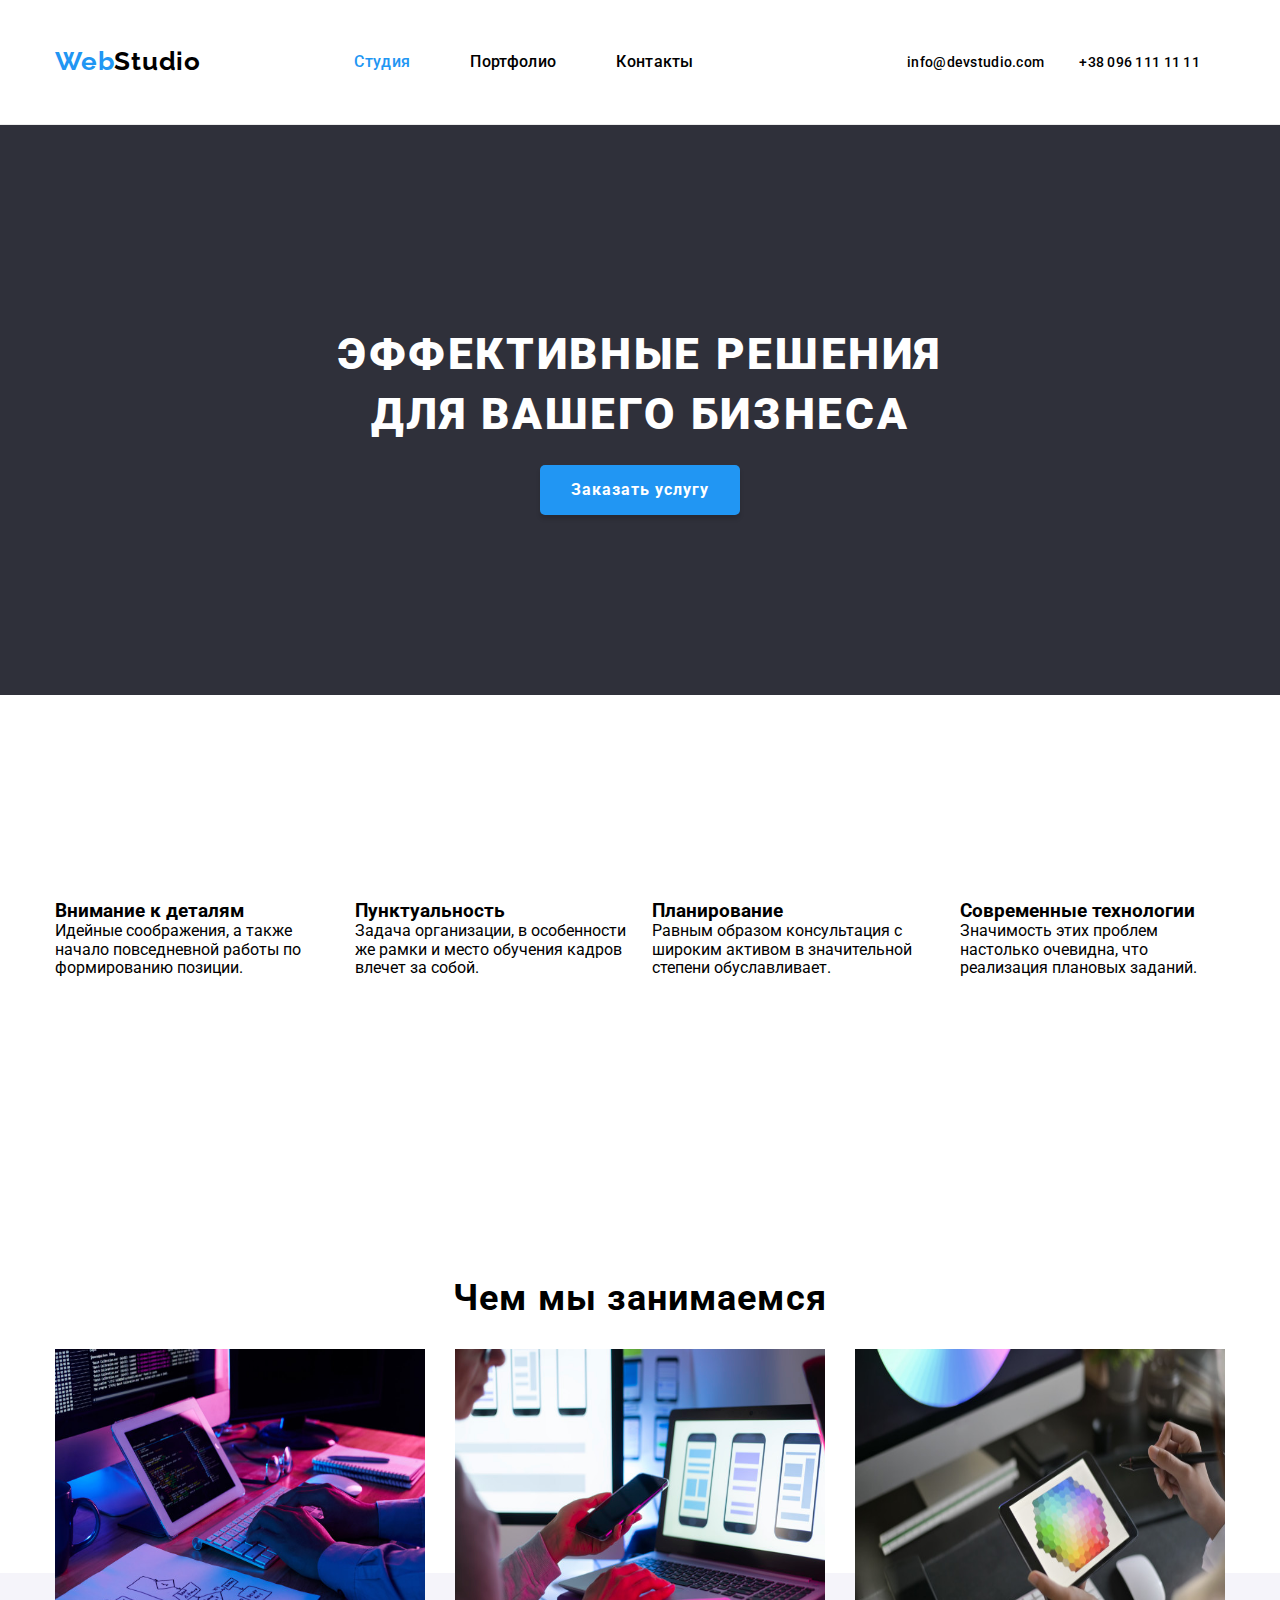
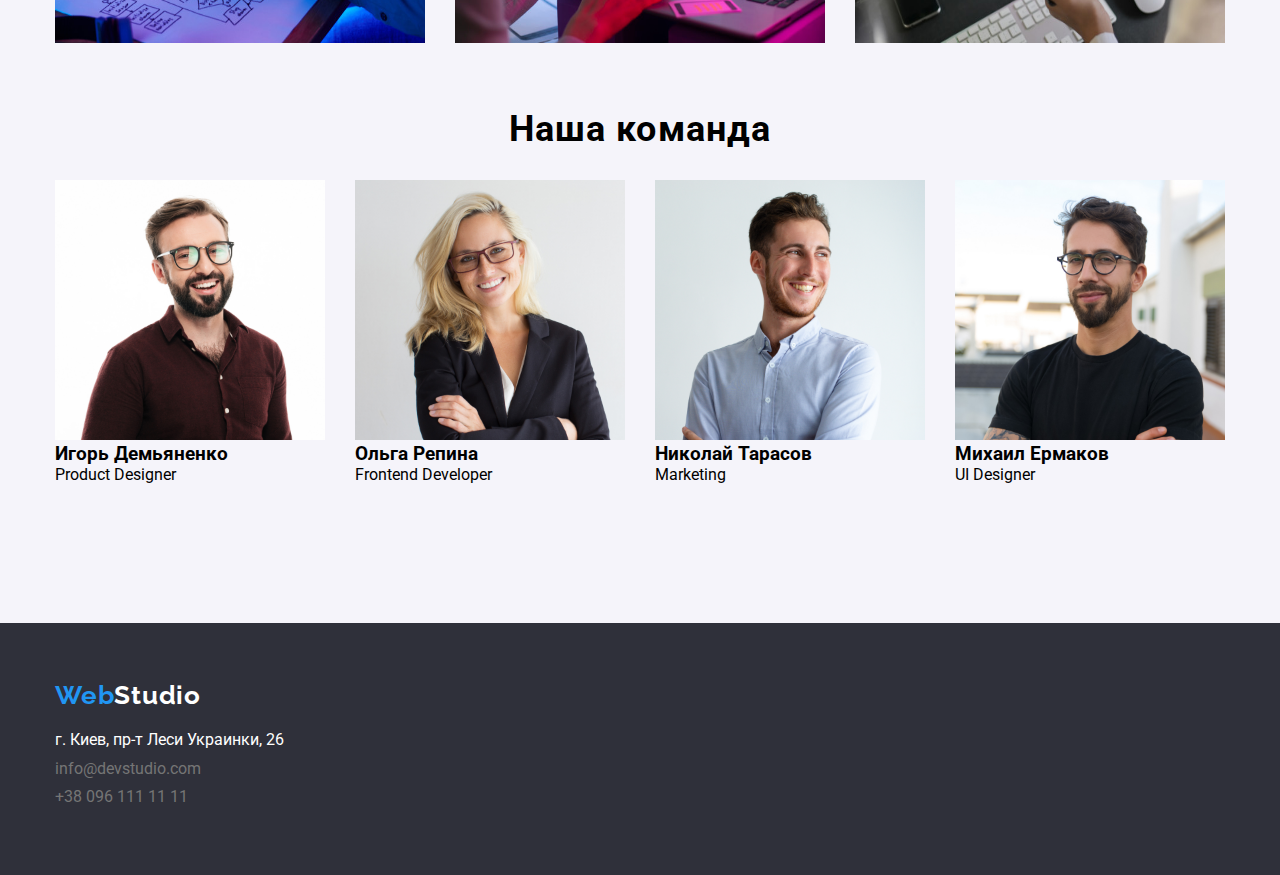
==== index.html @ 5bcbcba6 "08022022024" ====
<!DOCTYPE html>
<html lang="en">
  <head>
    <meta charset="UTF-8" />
    <meta http-equiv="X-UA-Compatible" content="IE=edge" />
    <meta name="viewport" content="width=device-width, initial-scale=1.0" />
    <link rel="stylesheet" href="/css/modern-normalize.css" />
    <link rel="stylesheet" href="/css/styles.css" />
    <link rel="preconnect" href="https://fonts.googleapis.com" />
    <link rel="preconnect" href="https://fonts.gstatic.com" crossorigin />
    <link
      href="https://fonts.googleapis.com/css2?family=Raleway:wght@700&family=Roboto:wght@400;500;700;900&display=swap"
      rel="stylesheet"
    />
    <title>web studio v2.1</title>
  </head>
  <body>   
    <!-- голова сайта -->
    <header class="header">
      <div class="container">
      <a class="header__logo" href="./index.html"><span class="header__logo__web">Web</span>Studio</a>
    <nav class="head-block">
      <ul class="header__top__menu">
        <li class="header__top__menu__pages active"><a class="header__top__menu__pages__active" href="index.html">Студия</a> </li>
        <li class="header__top__menu__pages"><a class="header__top__menu__pages__active" href="portfolio.html">Портфолио</a></li>
        <li class="header__top__menu__pages"><a class="header__top__menu__pages__active" href="#">Контакты</a></li>
      </ul>
    </nav>
      <ul class="header__contacts">
        <li class="header__contacts__list">info@devstudio.com</li>
        <li class="header__contacts__list">+38 096 111 11 11</li>
      </ul>
    </div>
    </header>
    <!-- основная часть сайта -->
    <main></main>
    <!-- секция с банером -->
    <section class="baner">
      <h1 class="slider__sentences">
        Эффективные решения<br />для вашего бизнеса
      </h1>
      <button type="button" class="button__style">Заказать услугу</button>
    </section>
    <!-- секция наши приемущевства -->
    <section class="section container section">
      <ul class="fetures__unit__list">
        <li class="fetures__unit__list__item">
          <h3 class="fetures__unit__list__item__headline">
            Внимание к деталям
          </h3>
          <p class="fetures__unit__list__item__text">
            Идейные соображения, а также начало повседневной работы по
            формированию позиции.
          </p>
        </li>
        <li class="fetures__unit__list__item">
          <h3 class="fetures__unit__list__item__headline">Пунктуальность</h3>
          <p class="fetures__unit__list__item__text">
            Задача организации, в особенности же рамки и место обучения кадров
            влечет за собой.
          </p>
        </li>
        <li class="fetures__unit__list__item">
          <h3 class="fetures__unit__list__item__headline">Планирование</h3>
          <p class="fetures__unit__list__item__text">
            Равным образом консультация с широким активом в значительной степени
            обуславливает.
          </p>
        </li>
        <li class="fetures__unit__list__item">
          <h3 class="fetures__unit__list__item__headline">
            Современные технологии
          </h3>
          <p class="fetures__unit__list__item__text">
            Значимость этих проблем настолько очевидна, что реализация плановых
            заданий.
          </p>
        </li>
      </ul>
    </section>
    <!-- секция чем мы занимаемся -->
    <section class="what-we-do container section">
      <h2 class="what-we-do__text">Чем мы занимаемся</h2>
      <ul class="what-we-do_unit-list">
        <li class="what-we-do_unit-list-item">
          <img
            src="./images/1.jpg"
            alt="Человек с блоком схемы"
            width="370"
            height="294"
            class="img-style"
          />
        </li>
        <li class="what-we-do_unit-list-item">
          <img
            src="./images/2.jpg"
            alt="человек со смартфоном"
            width="370"
            height="294"
            class="img-style"
          />
        </li>
        <li class="what-we-do_unit-list-item">
          <img
            src="./images/3.jpg"
            alt="Дизайнер выбирает цвет"
            width="370"
            height="294"
            class="img-style"
          />
        </li>
      </ul>
    </section>
    <!-- секция наша команда -->
    <section class="our-team">
      <div class="container">
      <h2 class="our-team__text">Наша команда</h2>
      <ul class="our-team__unit-list">
        <li class="our-team__teammate"><img
                src="./images/demjanenko.jpg"
                alt="фото Игорь Демьяненко"
                width="270"
                height="260"
              />
              <h3 class="name-surname">Игорь Демьяненко</h3>
              <p class="career">Product Designer</p></li>
        <li class="our-team__teammate"><img
                src="./images/repina.jpg"
                alt="фото Ольга Репина"
                width="270"
                height="260"
              />
              <h3 class="name-surname">Ольга Репина</h3>
              <p class="career">Frontend Developer</p>
            </li></li>
        <li class="our-team__teammate"><img
                src="./images/tarasov.jpg"
                alt="фото Николай Тарасов"
                width="270"
                height="260"
              />
              <h3 class="name-surname">Николай Тарасов</h3>
              <p class="career">Marketing</p></li>
        <li class="our-team__teammate"><img
                src="./images/ermakov.jpg"
                alt="фото Михаил Ермаков"
                width="270"
                height="260"
              />
              <h3 class="name-surname">Михаил Ермаков</h3>
              <p class="career">UI Designer</p></li>
      </ul>
    </div>
    </section>
    <!-- подвал сайта -->
    <footer class="footer">
      <div class="container">
        
          <a href="#" class="footer__logo"
            ><span class="footer__logo__web">Web</span>Studio
          </a>
          <adress class="footer__adress">
            <ul class="footer__adress__unit">
              <li class="footer__adress__unit__list">
                <p class="footer__adress__unit__list__street">
                  <a
                    href="https://goo.gl/maps/rMcHHb8cHS6tsSC66"
                    class="footer__adress__unit__list__street__building"
                    target="_blank"
                    rel="noopener noreferrer nofollow"
                    >г. Киев, пр-т Леси Украинки, 26</a
                  >
                </p>
              </li>
              <li class="footer__adress__unit__list">
                <a href="mailto:info@devstudio.com" class="footer-item"
                  >info@devstudio.com</a
                >
              </li>
              <li class="footer__adress__unit__list">
                <a href="tel:+380961111111" class="footer-item"
                  >+38 096 111 11 11</a
                >
              </li>
            </ul>
          </adress>
        
        <!-- <div class="social">
          <p class="social__add__on">присоединяйтесь</p>
          <ul class="subscribe__social">
            <li class="subscribe__social__buttons"><a href="">instagram</a></li>
            <li class="subscribe__social__buttons"><a href="">facebook</a></li>
            <li class="subscribe__social__buttons"><a href="">twiter</a></li>
            <li class="subscribe__social__buttons"><a href="">linkedIn</a></li>
          </ul>
        </div> -->
      </div>
    </footer>
  </body>
</html>
---- css/styles.css ----
* {
  margin: 0;
  padding: 0;
  box-sizing: border-box;
}
/* обнулення відступів */

:root {
  --background-color: #ffffff;
  --button-and-logo-color: #2196f3;
  --white-text-color: #ffffff;
  --black-text-color: #2f303a;
  --subtext-color: #757575;
  --second-color: #2f303a;
  --logo-color: #ffffff;
  --background-color-second: #f5f4fa;
}
/* коренева інтеграція кольорів. СSS змінна */
body {
  font-family: "Roboto", sans-serif;
  color: var(--main-color);
}
.container {
  width: 1200px;
  margin: 0 auto;
  padding-left: 15px;
  padding-right: 15px;
}
.section{
  padding-top: 94px;
  padding-bottom: 94px;
}
.header {
  border-bottom: 1px solid #ececec;
  padding: 25px 0;
}
.header > .container {
display: flex;
justify-content: space-between;
align-items: center;
}
.head-block {
   display: flex;
   align-items: center;
}
.header__top__menu__pages:hover,
.header__top__menu__pages:focus {
  color: var(--button-and-logo-color);
}
/* ховер і фокус для меню шапки */
.header__contacts__list:hover,
.header__contacts__list:focus {
  color: var(--button-and-logo-color);
  cursor: pointer;
}
.nav-button:hover,
.nav-button:focus{
  background-color: var(--button-and-logo-color);
  color: var(--background-color);
  cursor: pointer;
}
.active {
  color: var(--button-and-logo-color);
}
.header__logo {
  color: var(--black-text-color);
  text-decoration: none;
  font-family: "Raleway", sans-serif;
  font-size: 26px;
  line-height: 1.15;
  font-weight: 700;
  text-decoration: none;
  color: var(--text-color);
  letter-spacing: 0.03em;
}
.header__logo__web {
  color: var(--button-and-logo-color);
}
.header__top__menu {
  display: flex;
  justify-content: space-between;
  color: var(--text-color);
}
.header__top__menu__pages {
  display: flex;
  list-style: none;
  justify-content: space-between;
  padding: 30px;
  display: block; /* заповнення цілого контейнера по краяям. Стосується кнопки */
  font-weight: 500;
  font-size: 16px;
  line-height: 0.875;
  letter-spacing: 0.02em;
}
.header__top__menu__pages__active{
  text-decoration: none;
    color: inherit;
}
.header__contacts {
  display: flex;
  justify-content: space-between;
  text-decoration: none;
  list-style: none;
  padding: 25px;
}
.header__contacts__list {
  padding-left: 35px;
  color: var(--subtext);
  text-decoration: none;
  font-size: 14px;
  font-weight: 500;
  line-height: 0.875;
  letter-spacing: 0.02em;
}
/* подвал сайта */
.footer {
  display: flex;
  height: 252px;
  background-color: var(--second-color);
  align-items: center;
}
/* блок с адресами */
.footer__logo {
  color: var(--logo-color);
  text-decoration: none;
  font-family: "Raleway", sans-serif;
  font-size: 26px;
  line-height: 1.15;
  font-weight: 700;
  letter-spacing: 0.03em;
}
.footer__logo__web {
  color: var(--button-and-logo-color);
}
.footer__adress {
  display: flex;
  justify-content: flex-start;
  padding-top: 20px;
}
.footer__adress__unit {
}
.footer__adress__unit__list {
  list-style: none;
  padding-bottom: 10px;
}
.footer__adress__unit__list__street {
}
.footer__adress__unit__list__street__building {
  color: var(--logo-color);
  text-decoration: none;
}
.footer-item {
  text-decoration: none;
  color: var(--subtext-color);
}
/* блок с соц сетями в подвале
.footer > .container {
  display: flex;
}
.social {
  padding-left: 65px;
}
.social__add__on {
  color: #ffffff;
}
.subscribe__social {
  display: flex;
  justify-content: space-evenly;
}
.subscribe__social__buttons {
  list-style: none;
  color: #ffffff;
  padding-left: 20px;
} */
/* блок з банером */
.baner {
  height: 570px;
  background-color: var(--second-color);
  display: flex;
  flex-direction: column;
  align-items: center;
}
.slider__sentences {
  display: flex;
  justify-content: center;
  color: var(--white-text-color);
  padding-top: 200px;
  padding-bottom: 20px;
  font-size: 44px;
  font-weight: 900;
  line-height: 1.36;
  text-transform: uppercase;
  text-align: center;
  letter-spacing: 0.06em;
}
.button__style {
  font-family: inherit; /* примусова наслідування шрифтів, навіть якщо елемент не може наслідувати з body*/
  width: 200px;
  height: 50px;
  background-color: var(--button-and-logo-color);
  border: none; /* візуальне обгортання елемента лінією (наприклад кнопка без рамок) */
  border-radius: 5px;
  color: var(--background-color);
  font-size: 16px;
  font-weight: 700;
  line-height: 1.875;
  cursor: pointer; /* курсор при наведенні стає рукою */
  letter-spacing: 0.06em;
  box-shadow: 0px 4px 4px rgba(0, 0, 0, 0.15); /* тінь кнопки */
}
/* блок з нашими приемущевствами */

.fetures__unit__list {
  display: flex;
  justify-content: space-between;
  list-style: none;
  height: 300px;
  align-items: center;
}
.fetures__unit__list__item {
  padding-left: 15px;
}
li.fetures__unit__list__item:first-child {
  padding: 0;
}
.fetures__unit__list__item__text {
}
/* блок. чем мы занимаемся */
.what-we-do {
  height: 390px;
  /* padding-top: 100px; */
}
.what-we-do__text {
  text-align: center;
  padding-bottom: 30px;
  font-weight: 700;
font-size: 36px;
line-height: 42px;
letter-spacing: 0.03em;

}
.what-we-do_unit-list {
  display: flex;
  justify-content: space-between;
}
.what-we-do_unit-list-item {
  list-style: none;
}
.img-style {
}
/* блок. наша команда */
.our-team {
  height: 650px;
  background-color: var(--background-color-second);
  align-items: center;
  padding-top: 135px;
}
.our-team__text {
  text-align: center;
  padding-bottom: 30px;
  font-weight: 700;
font-size: 36px;
line-height: 42px;
letter-spacing: 0.03em;
}
.our-team__unit-list {
  display: flex;
  justify-content: space-between;
}
.our-team__teammate {
  list-style: none;
}
.name-surname {
}
.career {
}
/* Начало стилей портфолио */
.portfolio-nav__unit-list {
  display: flex;
  justify-content: center;
  align-items: center;
  list-style: none;
  padding-bottom: 50px;
}

/* кнопки портфоліо */
.portfolio-nav__unit-list__list-item {
  padding-left: 10px;
}
.nav-button {
  background-color: var(--background-color-second);
  padding: 6px 22px;
  border: none;
  font-family: inherit;
  font-weight: 500;
  font-size: 16px;
  line-height: 26px;
  text-align: center;
  letter-spacing: 0.03em;
  border-radius: 4px;
  box-shadow: 0px 3px 1px rgba(0, 0, 0, 0.1), 0px 1px 2px rgba(0, 0, 0, 0.08),
    0px 2px 2px rgba(0, 0, 0, 0.12);
  border-radius: 4px;
}
.nav-button-active {
  color: white;
  padding: 6px 22px;
  background: #2196f3;
  box-shadow: 0px 3px 1px rgba(0, 0, 0, 0.1), 0px 1px 2px rgba(0, 0, 0, 0.08),
    0px 2px 2px rgba(0, 0, 0, 0.12);
  border-radius: 4px;
}
.our-projects_unit-list {
  display: flex;
  justify-content: space-between;
  flex-wrap: wrap;
  list-style: none;
}
.our-projects__unit-list__list-item {
  padding: 0px 30px 30px 0px;
}
.our-projects__unit-list__list-item:nth-child(3n+3) {
  padding-right: 0;
}
.item-project {
  text-decoration: none;
}
.portfolio-img {
}
.container-items {
  color: var(--black-text-color);
  background: #FFFFFF;
  border-bottom:1px solid #EEEEEE;
  border-left:1px solid #EEEEEE;
  border-right:1px solid #EEEEEE;
}
.subhead {
}
.subtext {
}

.our-projects_unit-list .subhead {
  font-family: inherit;
  font-weight: 700;
  font-size: 18px;
  line-height: 36px;
  letter-spacing: 0.06em;
  color: var(--black-text-color);
}
.our-projects_unit-list .subtext {
  font-family: inherit;
  font-size: 16px;
  line-height: 30px;
  letter-spacing: 0.03em;
  color: var(--subtext-color);
}
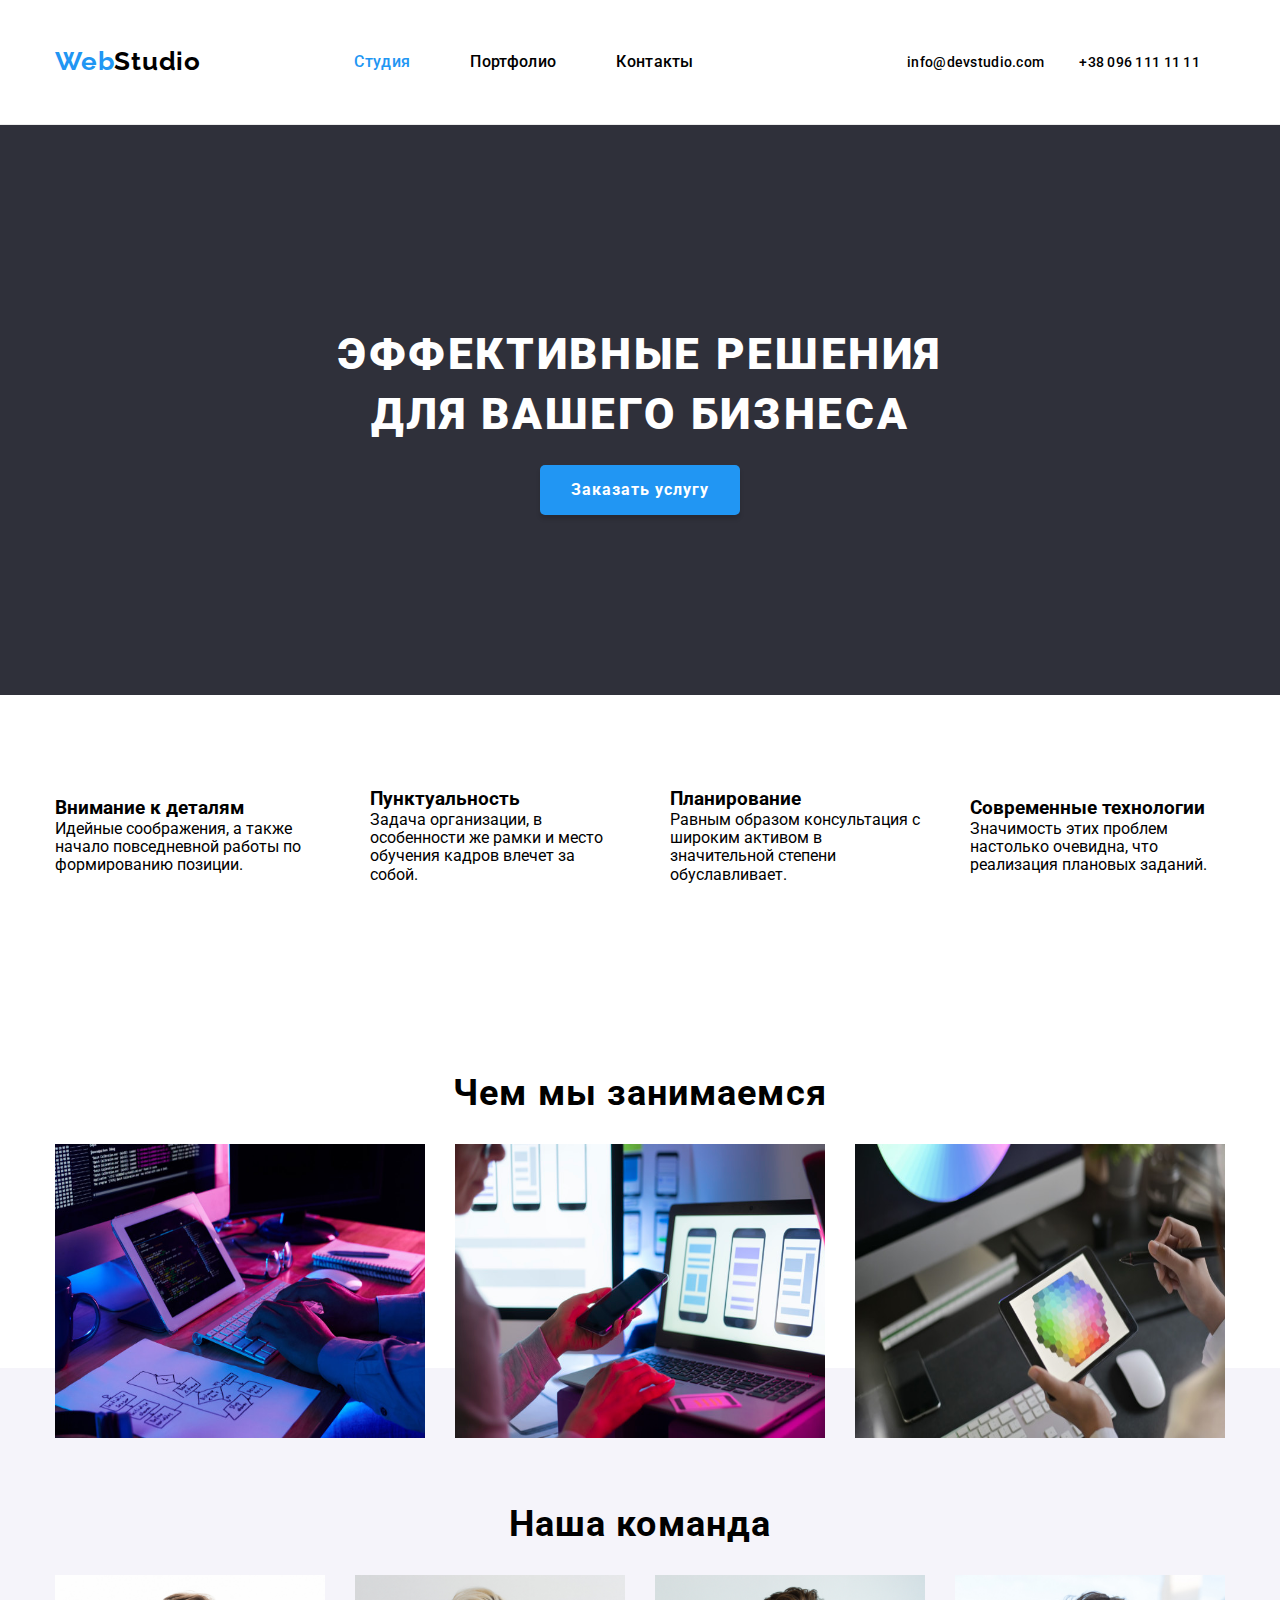
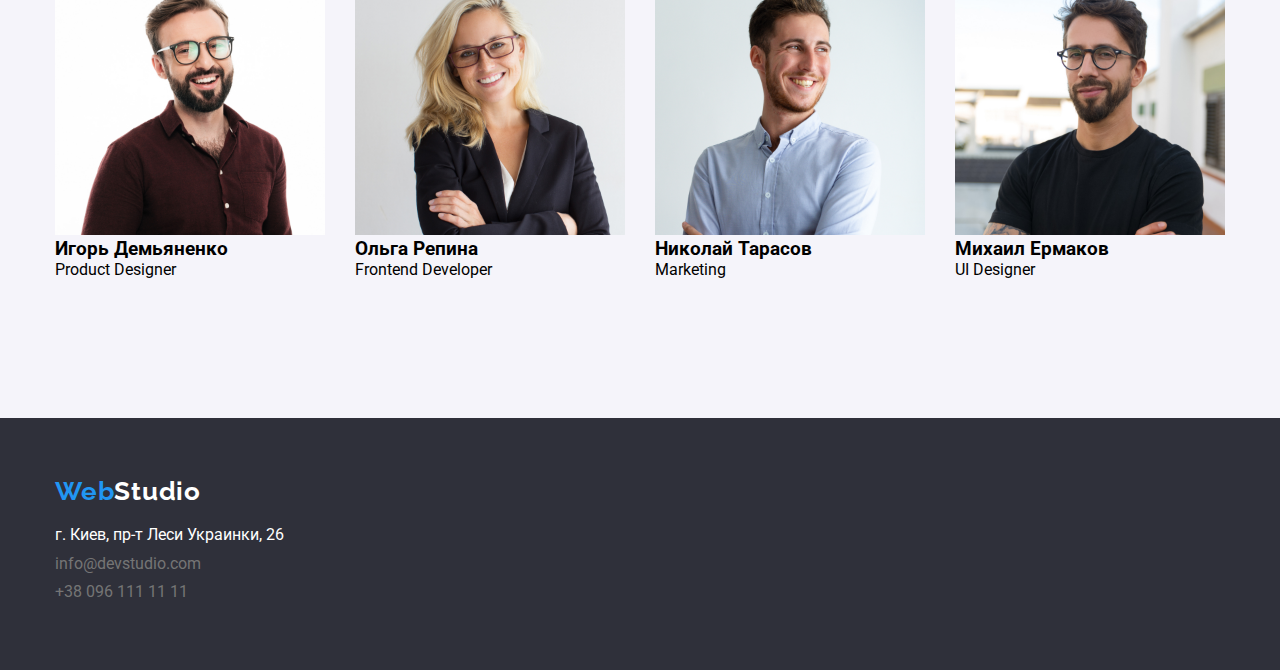
==== commit 91598b7a: "08022022145" ====
--- a/index.html
+++ b/index.html
@@ -112,7 +112,7 @@
       </ul>
     </section>
     <!-- секция наша команда -->
-    <section class="our-team">
+    <section class="our-team section">
       <div class="container">
       <h2 class="our-team__text">Наша команда</h2>
       <ul class="our-team__unit-list">
@@ -122,8 +122,11 @@
                 width="270"
                 height="260"
               />
+            <div class="team-mate-profile">
               <h3 class="name-surname">Игорь Демьяненко</h3>
-              <p class="career">Product Designer</p></li>
+              <p class="career">Product Designer</p>
+            </div>
+            </li>
         <li class="our-team__teammate"><img
                 src="./images/repina.jpg"
                 alt="фото Ольга Репина"
--- a/css/styles.css
+++ b/css/styles.css
@@ -214,13 +214,13 @@
   display: flex;
   justify-content: space-between;
   list-style: none;
-  height: 300px;
   align-items: center;
 }
 .fetures__unit__list__item {
   padding-left: 15px;
-}
-li.fetures__unit__list__item:first-child {
+  width: 270px;
+}
+.fetures__unit__list__item:first-child {
   padding: 0;
 }
 .fetures__unit__list__item__text {
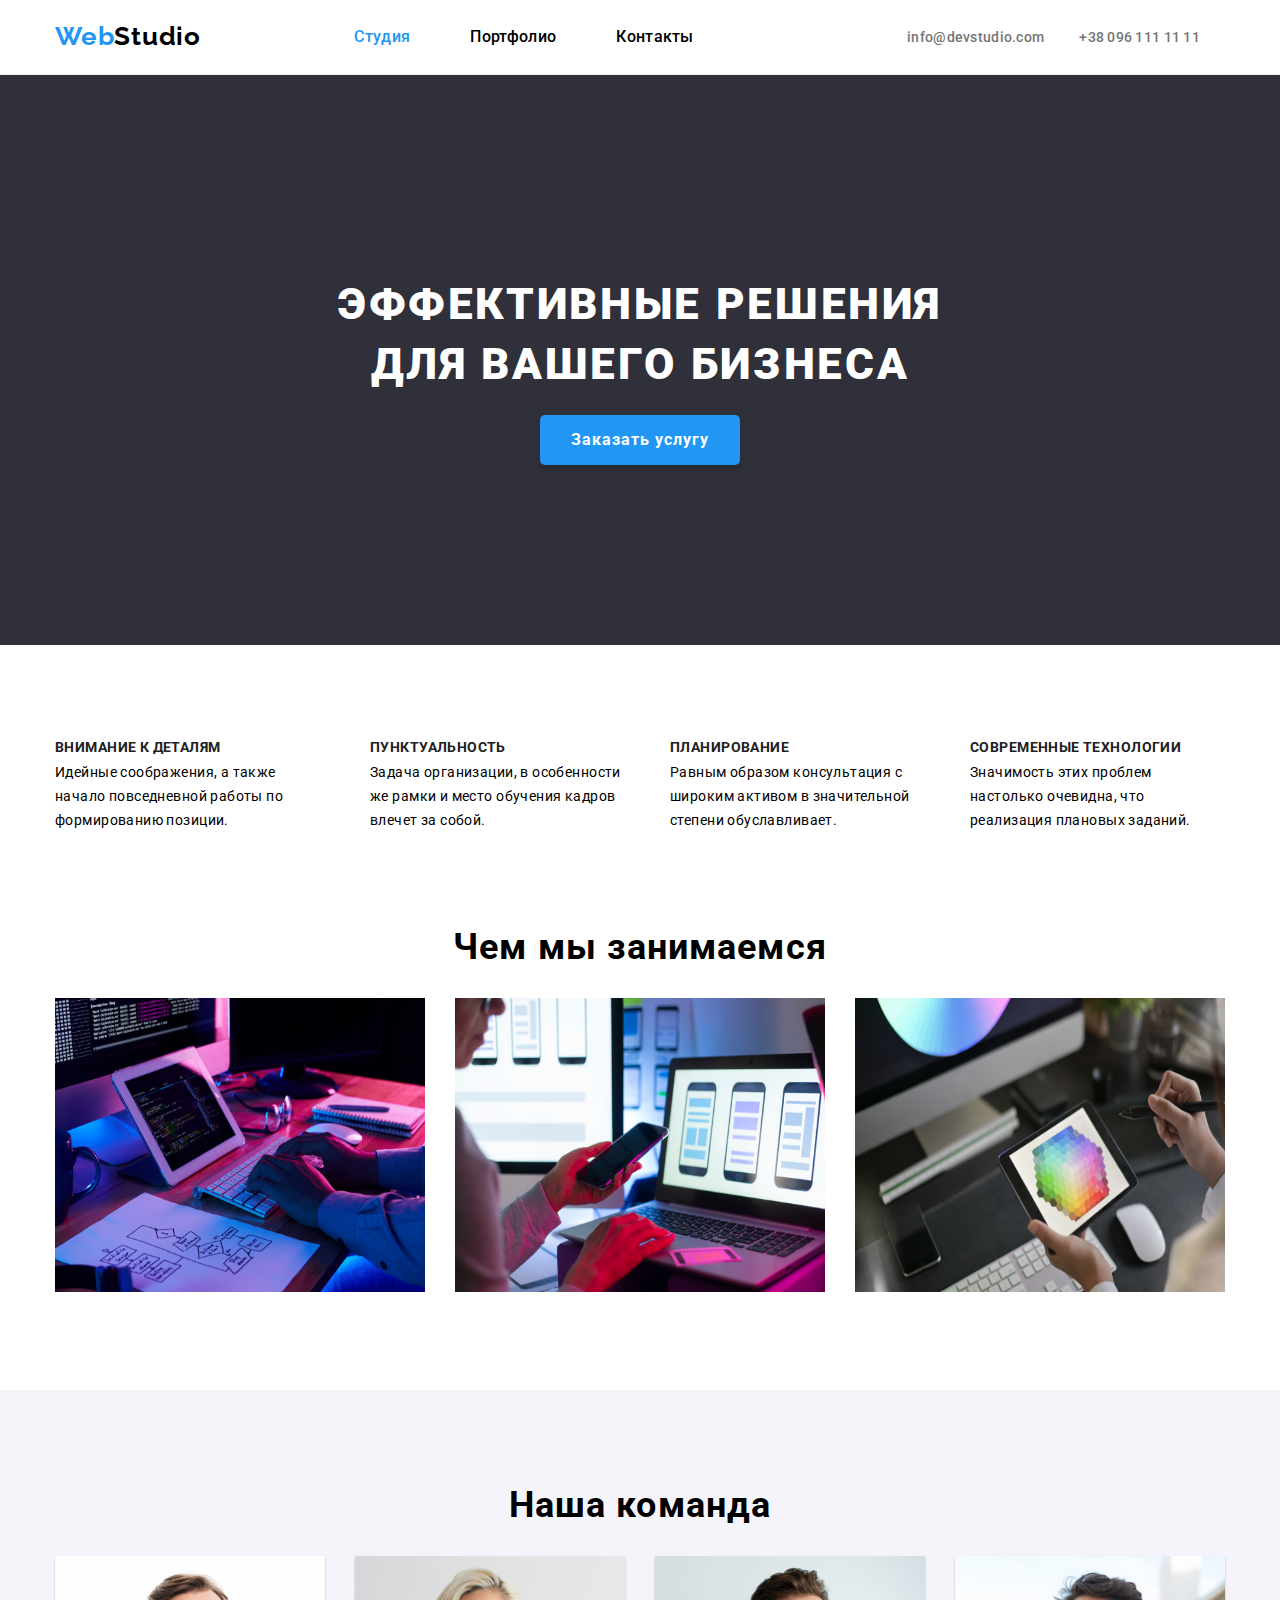
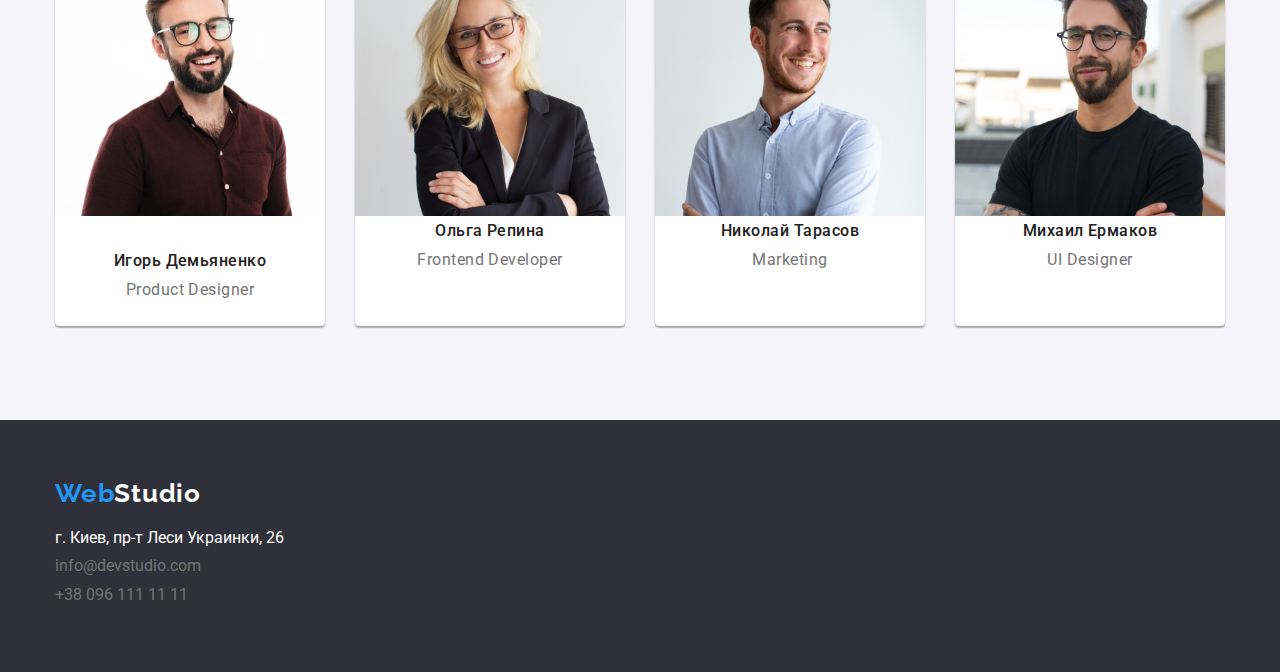
==== commit 19b919c6: "08022022146" ====
--- a/index.html
+++ b/index.html
@@ -42,7 +42,7 @@
       <button type="button" class="button__style">Заказать услугу</button>
     </section>
     <!-- секция наши приемущевства -->
-    <section class="section container section">
+    <section class="section container">
       <ul class="fetures__unit__list">
         <li class="fetures__unit__list__item">
           <h3 class="fetures__unit__list__item__headline">
--- a/css/styles.css
+++ b/css/styles.css
@@ -12,6 +12,7 @@
   --black-text-color: #2f303a;
   --subtext-color: #757575;
   --second-color: #2f303a;
+  --black-color2:#212121;
   --logo-color: #ffffff;
   --background-color-second: #f5f4fa;
 }
@@ -32,7 +33,6 @@
 }
 .header {
   border-bottom: 1px solid #ececec;
-  padding: 25px 0;
 }
 .header > .container {
 display: flex;
@@ -105,7 +105,7 @@
 }
 .header__contacts__list {
   padding-left: 35px;
-  color: var(--subtext);
+  color: var(--subtext-color);
   text-decoration: none;
   font-size: 14px;
   font-weight: 500;
@@ -223,12 +223,23 @@
 .fetures__unit__list__item:first-child {
   padding: 0;
 }
+.fetures__unit__list__item__headline{
+  padding-bottom: 5px;
+  font-weight: 700;
+font-size: 14px;
+line-height: 16px;
+letter-spacing: 0.03em;
+text-transform: uppercase;
+color: var(--black-color2);
+}
 .fetures__unit__list__item__text {
+font-size: 14px;
+line-height: 24px;
+letter-spacing: 0.03em;
 }
 /* блок. чем мы занимаемся */
 .what-we-do {
-  height: 390px;
-  /* padding-top: 100px; */
+  padding-top: 0
 }
 .what-we-do__text {
   text-align: center;
@@ -250,10 +261,8 @@
 }
 /* блок. наша команда */
 .our-team {
-  height: 650px;
   background-color: var(--background-color-second);
   align-items: center;
-  padding-top: 135px;
 }
 .our-team__text {
   text-align: center;
@@ -269,10 +278,32 @@
 }
 .our-team__teammate {
   list-style: none;
+  background: #FFFFFF;
+box-shadow: 0px 1px 3px rgba(0, 0, 0, 0.12), 0px 1px 1px rgba(0, 0, 0, 0.14), 0px 2px 1px rgba(0, 0, 0, 0.2);
+border-radius: 0px 0px 4px 4px;
+height: 370px;
+}
+.team-mate-profile{
+  display: flex;
+  flex-direction: column;
+  align-items: center;
+  padding-top: 30px;
 }
 .name-surname {
+font-weight: 500;
+font-size: 16px;
+line-height: 19px;
+text-align: center;
+letter-spacing: 0.03em;
+color: var(--black-color2);
+padding-bottom: 10px;
 }
 .career {
+  font-size: 16px;
+line-height: 19px;
+text-align: center;
+letter-spacing: 0.03em;
+color:var(--subtext-color);
 }
 /* Начало стилей портфолио */
 .portfolio-nav__unit-list {
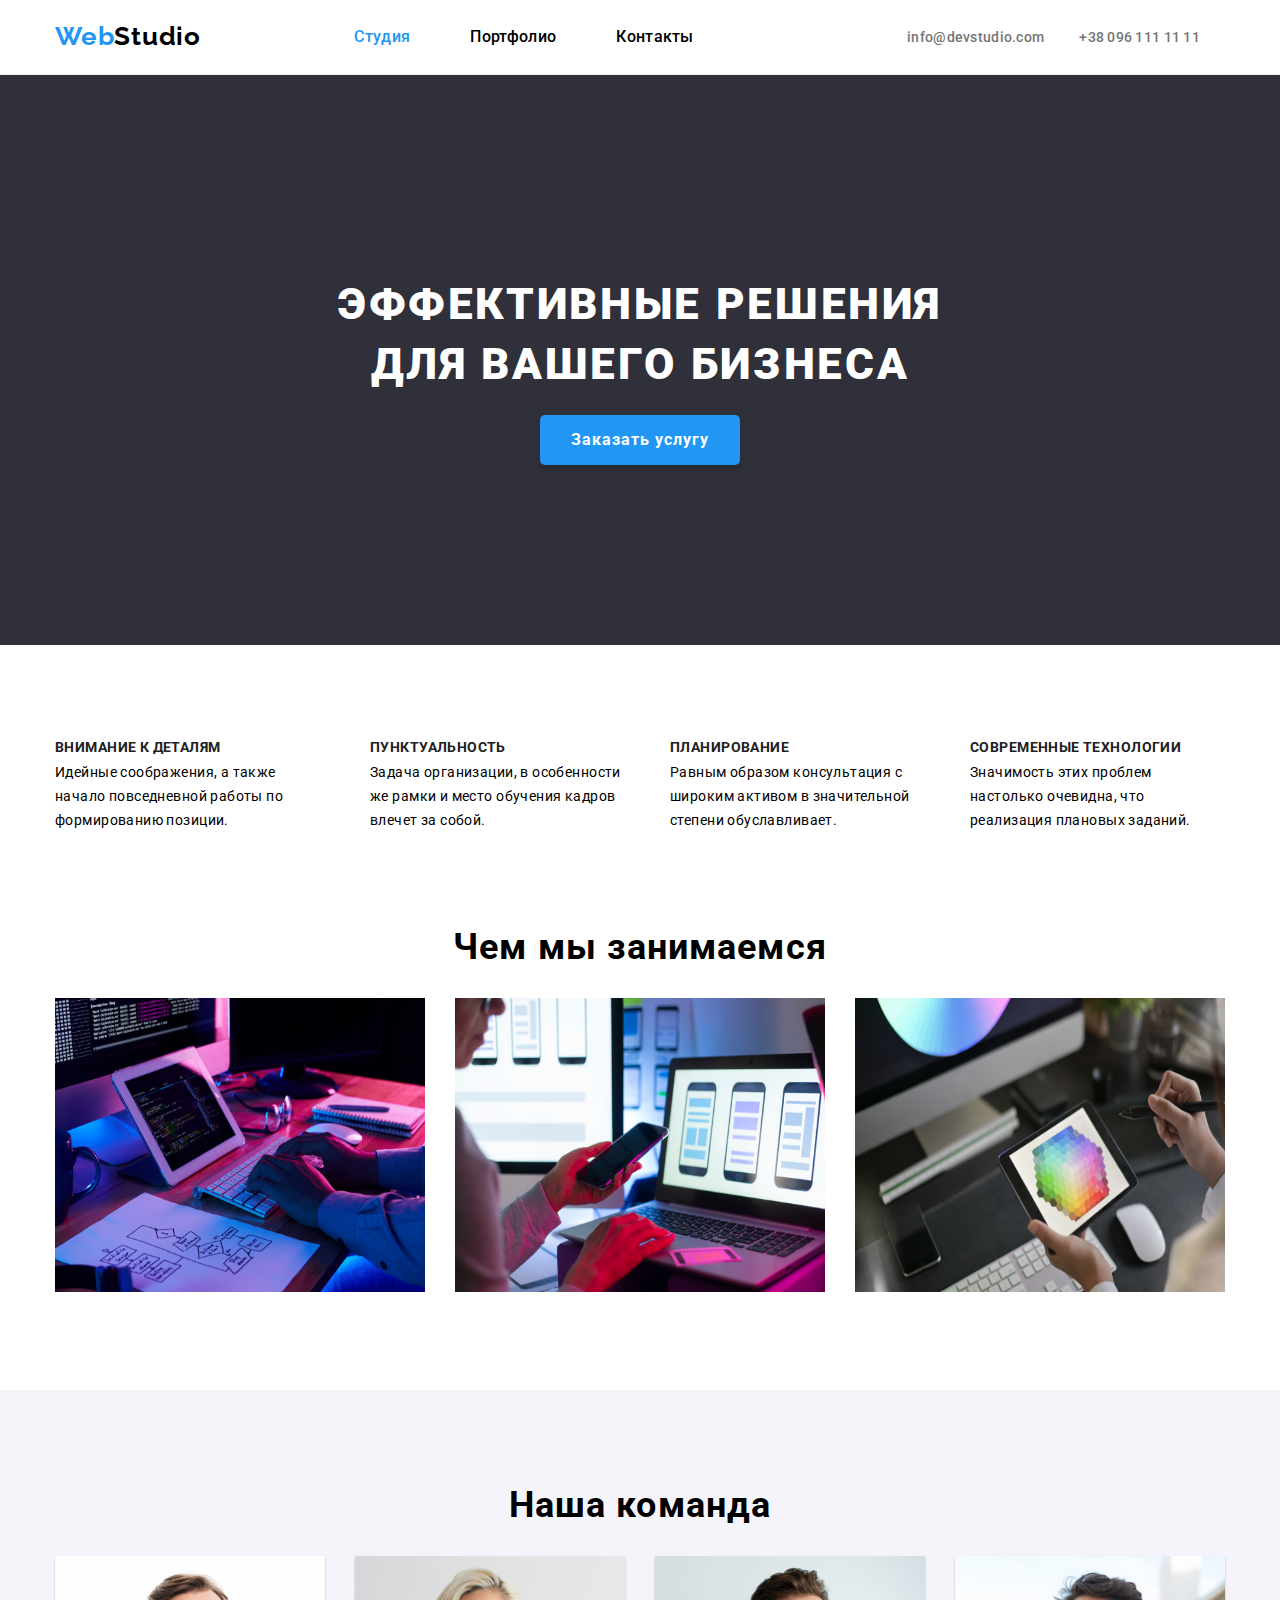
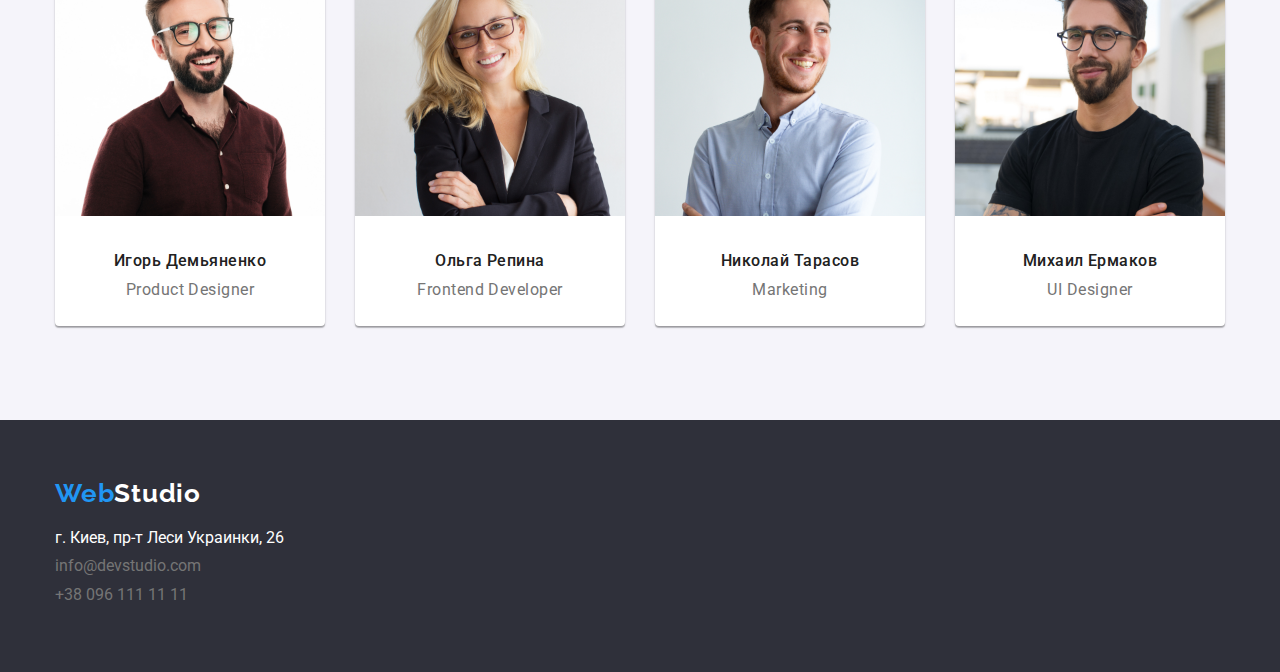
==== commit cd039c73: "080220221058" ====
--- a/index.html
+++ b/index.html
@@ -133,25 +133,33 @@
                 width="270"
                 height="260"
               />
+              <div class="team-mate-profile">
               <h3 class="name-surname">Ольга Репина</h3>
               <p class="career">Frontend Developer</p>
-            </li></li>
+            </div>
+          </li>
         <li class="our-team__teammate"><img
                 src="./images/tarasov.jpg"
                 alt="фото Николай Тарасов"
                 width="270"
                 height="260"
               />
+              <div class="team-mate-profile">
               <h3 class="name-surname">Николай Тарасов</h3>
-              <p class="career">Marketing</p></li>
+              <p class="career">Marketing</p>
+            </div>
+            </li>
         <li class="our-team__teammate"><img
                 src="./images/ermakov.jpg"
                 alt="фото Михаил Ермаков"
                 width="270"
                 height="260"
               />
+              <div class="team-mate-profile">
               <h3 class="name-surname">Михаил Ермаков</h3>
-              <p class="career">UI Designer</p></li>
+              <p class="career">UI Designer</p>
+            </div>
+          </li>
       </ul>
     </div>
     </section>
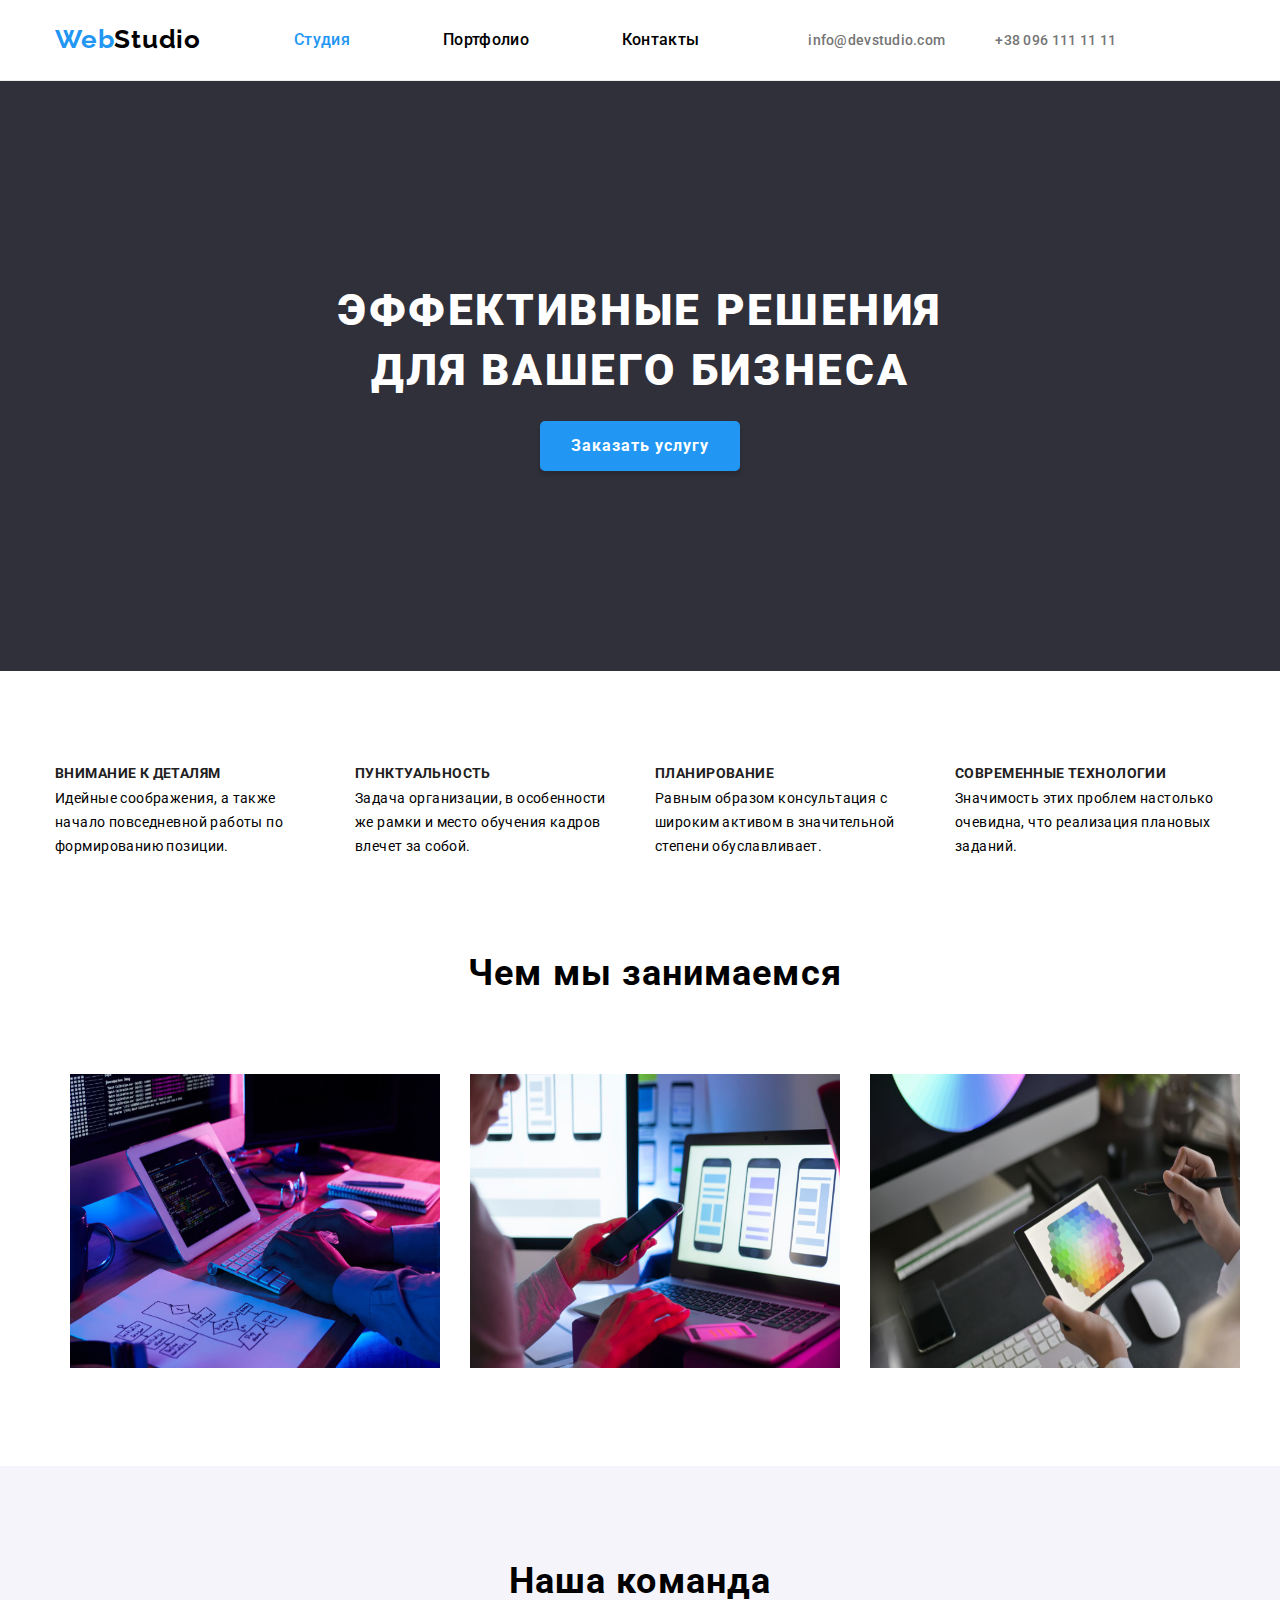
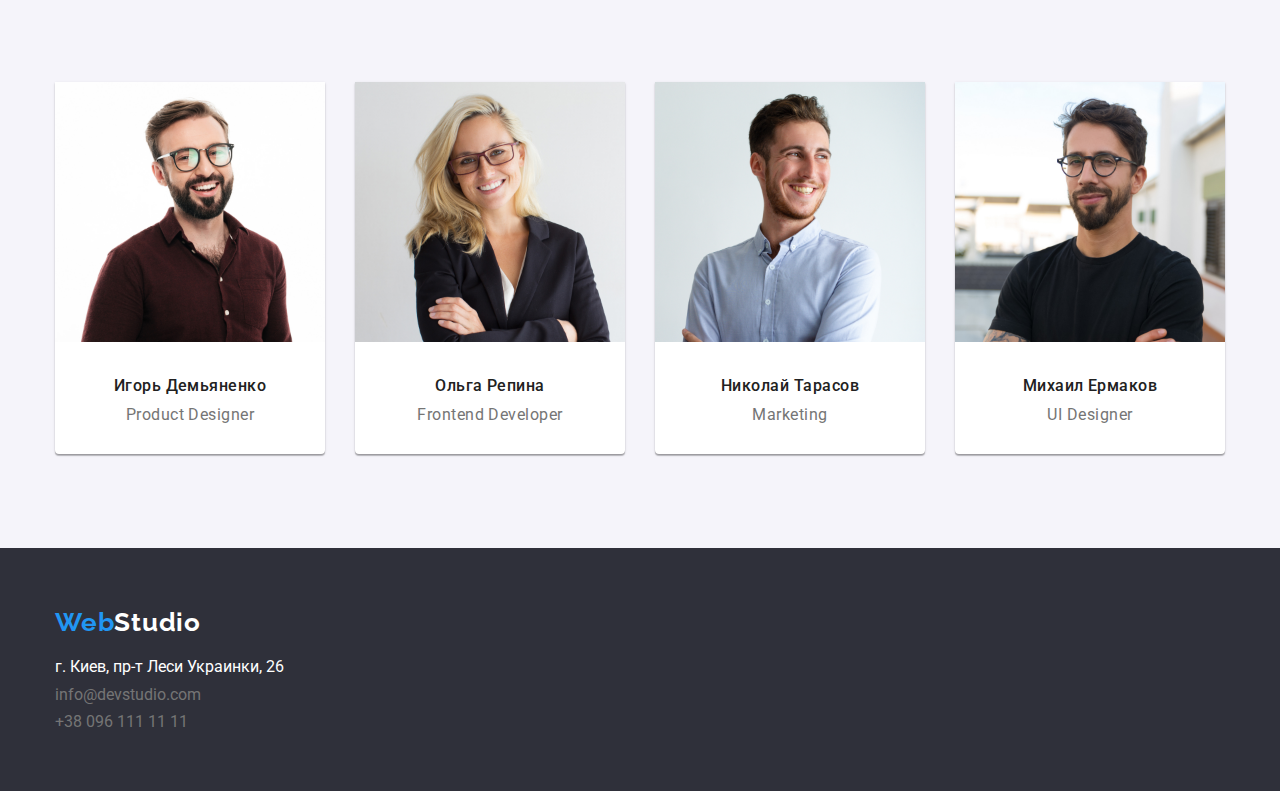
==== commit 5e6a4525: "09022022115" ====
--- a/index.html
+++ b/index.html
@@ -4,8 +4,8 @@
     <meta charset="UTF-8" />
     <meta http-equiv="X-UA-Compatible" content="IE=edge" />
     <meta name="viewport" content="width=device-width, initial-scale=1.0" />
-    <link rel="stylesheet" href="/css/modern-normalize.css" />
-    <link rel="stylesheet" href="/css/styles.css" />
+    <link rel="stylesheet" href="./css/modern-normalize.css" />
+    <link rel="stylesheet" href="./css/styles.css" />
     <link rel="preconnect" href="https://fonts.googleapis.com" />
     <link rel="preconnect" href="https://fonts.gstatic.com" crossorigin />
     <link
@@ -14,188 +14,170 @@
     />
     <title>web studio v2.1</title>
   </head>
-  <body>   
+  <body>
     <!-- голова сайта -->
     <header class="header">
       <div class="container">
-      <a class="header__logo" href="./index.html"><span class="header__logo__web">Web</span>Studio</a>
-    <nav class="head-block">
-      <ul class="header__top__menu">
-        <li class="header__top__menu__pages active"><a class="header__top__menu__pages__active" href="index.html">Студия</a> </li>
-        <li class="header__top__menu__pages"><a class="header__top__menu__pages__active" href="portfolio.html">Портфолио</a></li>
-        <li class="header__top__menu__pages"><a class="header__top__menu__pages__active" href="#">Контакты</a></li>
-      </ul>
-    </nav>
-      <ul class="header__contacts">
-        <li class="header__contacts__list">info@devstudio.com</li>
-        <li class="header__contacts__list">+38 096 111 11 11</li>
-      </ul>
-    </div>
+        <a class="header__logo" href="./index.html"
+          ><span class="header__logo__web">Web</span>Studio</a
+        >
+        <nav class="head-block">
+          <ul class="header__top__menu">
+            <li class="header__top__menu__pages active">
+              <a class="header__top__menu__pages__active" href="index.html">Студия</a>
+            </li>
+            <li class="header__top__menu__pages">
+              <a class="header__top__menu__pages__active" href="portfolio.html">Портфолио</a>
+            </li>
+            <li class="header__top__menu__pages">
+              <a class="header__top__menu__pages__active" href="#">Контакты</a>
+            </li>
+          </ul>
+        </nav>
+        <ul class="header__contacts">
+          <li class="header__contacts__list">info@devstudio.com</li>
+          <li class="header__contacts__list">+38 096 111 11 11</li>
+        </ul>
+      </div>
     </header>
     <!-- основная часть сайта -->
     <main></main>
     <!-- секция с банером -->
     <section class="baner">
-      <h1 class="slider__sentences">
-        Эффективные решения<br />для вашего бизнеса
-      </h1>
+      <h1 class="slider__sentences">Эффективные решения<br />для вашего бизнеса</h1>
       <button type="button" class="button__style">Заказать услугу</button>
     </section>
     <!-- секция наши приемущевства -->
     <section class="section container">
       <ul class="fetures__unit__list">
         <li class="fetures__unit__list__item">
-          <h3 class="fetures__unit__list__item__headline">
-            Внимание к деталям
-          </h3>
+          <h3 class="fetures__unit__list__item__headline">Внимание к деталям</h3>
           <p class="fetures__unit__list__item__text">
-            Идейные соображения, а также начало повседневной работы по
-            формированию позиции.
+            Идейные соображения, а также начало повседневной работы по формированию позиции.
           </p>
         </li>
         <li class="fetures__unit__list__item">
           <h3 class="fetures__unit__list__item__headline">Пунктуальность</h3>
           <p class="fetures__unit__list__item__text">
-            Задача организации, в особенности же рамки и место обучения кадров
-            влечет за собой.
+            Задача организации, в особенности же рамки и место обучения кадров влечет за собой.
           </p>
         </li>
         <li class="fetures__unit__list__item">
           <h3 class="fetures__unit__list__item__headline">Планирование</h3>
           <p class="fetures__unit__list__item__text">
-            Равным образом консультация с широким активом в значительной степени
-            обуславливает.
+            Равным образом консультация с широким активом в значительной степени обуславливает.
           </p>
         </li>
         <li class="fetures__unit__list__item">
-          <h3 class="fetures__unit__list__item__headline">
-            Современные технологии
-          </h3>
+          <h3 class="fetures__unit__list__item__headline">Современные технологии</h3>
           <p class="fetures__unit__list__item__text">
-            Значимость этих проблем настолько очевидна, что реализация плановых
-            заданий.
+            Значимость этих проблем настолько очевидна, что реализация плановых заданий.
           </p>
         </li>
       </ul>
     </section>
     <!-- секция чем мы занимаемся -->
     <section class="what-we-do container section">
-      <h2 class="what-we-do__text">Чем мы занимаемся</h2>
-      <ul class="what-we-do_unit-list">
-        <li class="what-we-do_unit-list-item">
-          <img
-            src="./images/1.jpg"
-            alt="Человек с блоком схемы"
-            width="370"
-            height="294"
-            class="img-style"
-          />
-        </li>
-        <li class="what-we-do_unit-list-item">
-          <img
-            src="./images/2.jpg"
-            alt="человек со смартфоном"
-            width="370"
-            height="294"
-            class="img-style"
-          />
-        </li>
-        <li class="what-we-do_unit-list-item">
-          <img
-            src="./images/3.jpg"
-            alt="Дизайнер выбирает цвет"
-            width="370"
-            height="294"
-            class="img-style"
-          />
-        </li>
-      </ul>
+      <div class="container">
+        <h2 class="what-we-do__text">Чем мы занимаемся</h2>
+        <ul class="what-we-do_unit-list">
+          <li class="what-we-do_unit-list-item">
+            <img
+              src="./images/1.jpg"
+              alt="Человек с блоком схемы"
+              width="370"
+              height="294"
+              class="img-style"
+            />
+          </li>
+          <li class="what-we-do_unit-list-item">
+            <img
+              src="./images/2.jpg"
+              alt="человек со смартфоном"
+              width="370"
+              height="294"
+              class="img-style"
+            />
+          </li>
+          <li class="what-we-do_unit-list-item">
+            <img
+              src="./images/3.jpg"
+              alt="Дизайнер выбирает цвет"
+              width="370"
+              height="294"
+              class="img-style"
+            />
+          </li>
+        </ul>
+      </div>
     </section>
     <!-- секция наша команда -->
     <section class="our-team section">
       <div class="container">
-      <h2 class="our-team__text">Наша команда</h2>
-      <ul class="our-team__unit-list">
-        <li class="our-team__teammate"><img
-                src="./images/demjanenko.jpg"
-                alt="фото Игорь Демьяненко"
-                width="270"
-                height="260"
-              />
+        <h2 class="our-team__text">Наша команда</h2>
+        <ul class="our-team__unit-list">
+          <li class="our-team__teammate">
+            <img
+              src="./images/demjanenko.jpg"
+              alt="фото Игорь Демьяненко"
+              width="270"
+              height="260"
+            />
             <div class="team-mate-profile">
               <h3 class="name-surname">Игорь Демьяненко</h3>
               <p class="career">Product Designer</p>
             </div>
-            </li>
-        <li class="our-team__teammate"><img
-                src="./images/repina.jpg"
-                alt="фото Ольга Репина"
-                width="270"
-                height="260"
-              />
-              <div class="team-mate-profile">
+          </li>
+          <li class="our-team__teammate">
+            <img src="./images/repina.jpg" alt="фото Ольга Репина" width="270" height="260" />
+            <div class="team-mate-profile">
               <h3 class="name-surname">Ольга Репина</h3>
               <p class="career">Frontend Developer</p>
             </div>
           </li>
-        <li class="our-team__teammate"><img
-                src="./images/tarasov.jpg"
-                alt="фото Николай Тарасов"
-                width="270"
-                height="260"
-              />
-              <div class="team-mate-profile">
+          <li class="our-team__teammate">
+            <img src="./images/tarasov.jpg" alt="фото Николай Тарасов" width="270" height="260" />
+            <div class="team-mate-profile">
               <h3 class="name-surname">Николай Тарасов</h3>
               <p class="career">Marketing</p>
             </div>
-            </li>
-        <li class="our-team__teammate"><img
-                src="./images/ermakov.jpg"
-                alt="фото Михаил Ермаков"
-                width="270"
-                height="260"
-              />
-              <div class="team-mate-profile">
+          </li>
+          <li class="our-team__teammate">
+            <img src="./images/ermakov.jpg" alt="фото Михаил Ермаков" width="270" height="260" />
+            <div class="team-mate-profile">
               <h3 class="name-surname">Михаил Ермаков</h3>
               <p class="career">UI Designer</p>
             </div>
           </li>
-      </ul>
-    </div>
+        </ul>
+      </div>
     </section>
     <!-- подвал сайта -->
     <footer class="footer">
       <div class="container">
-        
-          <a href="#" class="footer__logo"
-            ><span class="footer__logo__web">Web</span>Studio
-          </a>
-          <adress class="footer__adress">
-            <ul class="footer__adress__unit">
-              <li class="footer__adress__unit__list">
-                <p class="footer__adress__unit__list__street">
-                  <a
-                    href="https://goo.gl/maps/rMcHHb8cHS6tsSC66"
-                    class="footer__adress__unit__list__street__building"
-                    target="_blank"
-                    rel="noopener noreferrer nofollow"
-                    >г. Киев, пр-т Леси Украинки, 26</a
-                  >
-                </p>
-              </li>
-              <li class="footer__adress__unit__list">
-                <a href="mailto:info@devstudio.com" class="footer-item"
-                  >info@devstudio.com</a
+        <a href="#" class="footer__logo"><span class="footer__logo__web">Web</span>Studio </a>
+        <adress class="footer__adress">
+          <ul class="footer__adress__unit">
+            <li class="footer__adress__unit__list">
+              <p class="footer__adress__unit__list__street">
+                <a
+                  href="https://goo.gl/maps/rMcHHb8cHS6tsSC66"
+                  class="footer__adress__unit__list__street__building"
+                  target="_blank"
+                  rel="noopener noreferrer nofollow"
+                  >г. Киев, пр-т Леси Украинки, 26</a
                 >
-              </li>
-              <li class="footer__adress__unit__list">
-                <a href="tel:+380961111111" class="footer-item"
-                  >+38 096 111 11 11</a
-                >
-              </li>
-            </ul>
-          </adress>
-        
+              </p>
+            </li>
+            <li class="footer__adress__unit__list">
+              <a href="mailto:info@devstudio.com" class="footer-item">info@devstudio.com</a>
+            </li>
+            <li class="footer__adress__unit__list">
+              <a href="tel:+380961111111" class="footer-item">+38 096 111 11 11</a>
+            </li>
+          </ul>
+        </adress>
+
         <!-- <div class="social">
           <p class="social__add__on">присоединяйтесь</p>
           <ul class="subscribe__social">
--- a/css/styles.css
+++ b/css/styles.css
@@ -12,7 +12,7 @@
   --black-text-color: #2f303a;
   --subtext-color: #757575;
   --second-color: #2f303a;
-  --black-color2:#212121;
+  --black-color2: #212121;
   --logo-color: #ffffff;
   --background-color-second: #f5f4fa;
 }
@@ -27,21 +27,22 @@
   padding-left: 15px;
   padding-right: 15px;
 }
-.section{
+.section {
   padding-top: 94px;
   padding-bottom: 94px;
 }
 .header {
   border-bottom: 1px solid #ececec;
+  padding-top: 25px;
+  padding-bottom: 25px;
 }
 .header > .container {
-display: flex;
-justify-content: space-between;
-align-items: center;
+  display: flex;
+  align-items: center;
 }
 .head-block {
-   display: flex;
-   align-items: center;
+  display: flex;
+  align-items: center;
 }
 .header__top__menu__pages:hover,
 .header__top__menu__pages:focus {
@@ -54,7 +55,7 @@
   cursor: pointer;
 }
 .nav-button:hover,
-.nav-button:focus{
+.nav-button:focus {
   background-color: var(--button-and-logo-color);
   color: var(--background-color);
   cursor: pointer;
@@ -63,6 +64,7 @@
   color: var(--button-and-logo-color);
 }
 .header__logo {
+  margin-right: 93px;
   color: var(--black-text-color);
   text-decoration: none;
   font-family: "Raleway", sans-serif;
@@ -85,26 +87,27 @@
   display: flex;
   list-style: none;
   justify-content: space-between;
-  padding: 30px;
   display: block; /* заповнення цілого контейнера по краяям. Стосується кнопки */
   font-weight: 500;
   font-size: 16px;
   line-height: 0.875;
   letter-spacing: 0.02em;
 }
-.header__top__menu__pages__active{
-  text-decoration: none;
-    color: inherit;
+.header__top__menu__pages__active {
+  text-decoration: none;
+  color: inherit;
+}
+.header__top__menu__pages:not(:last-child) {
+  margin-right: 93px;
 }
 .header__contacts {
   display: flex;
   justify-content: space-between;
   text-decoration: none;
   list-style: none;
-  padding: 25px;
+  margin: 0 auto;
 }
 .header__contacts__list {
-  padding-left: 35px;
   color: var(--subtext-color);
   text-decoration: none;
   font-size: 14px;
@@ -112,12 +115,14 @@
   line-height: 0.875;
   letter-spacing: 0.02em;
 }
+.header__contacts__list:not(:last-child) {
+  margin-right: 50px;
+}
 /* подвал сайта */
 .footer {
-  display: flex;
-  height: 252px;
   background-color: var(--second-color);
-  align-items: center;
+  padding-top: 60px;
+  padding-bottom: 60px;
 }
 /* блок с адресами */
 .footer__logo {
@@ -128,6 +133,7 @@
   line-height: 1.15;
   font-weight: 700;
   letter-spacing: 0.03em;
+  margin-bottom: 20px;
 }
 .footer__logo__web {
   color: var(--button-and-logo-color);
@@ -141,7 +147,9 @@
 }
 .footer__adress__unit__list {
   list-style: none;
-  padding-bottom: 10px;
+}
+.footer__adress__unit__list:not(:last-child) {
+  margin-bottom: 9px;
 }
 .footer__adress__unit__list__street {
 }
@@ -172,20 +180,17 @@
   color: #ffffff;
   padding-left: 20px;
 } */
+
 /* блок з банером */
 .baner {
-  height: 570px;
   background-color: var(--second-color);
-  display: flex;
-  flex-direction: column;
-  align-items: center;
+  text-align: center;
+  padding-top: 200px;
+  padding-bottom: 200px;
 }
 .slider__sentences {
-  display: flex;
-  justify-content: center;
   color: var(--white-text-color);
-  padding-top: 200px;
-  padding-bottom: 20px;
+  margin-bottom: 20px;
   font-size: 44px;
   font-weight: 900;
   line-height: 1.36;
@@ -217,38 +222,37 @@
   align-items: center;
 }
 .fetures__unit__list__item {
-  padding-left: 15px;
   width: 270px;
 }
-.fetures__unit__list__item:first-child {
-  padding: 0;
-}
-.fetures__unit__list__item__headline{
+.fetures__unit__list__item:not(:last-child) {
+  margin-right: 30px;
+}
+.fetures__unit__list__item__headline {
   padding-bottom: 5px;
   font-weight: 700;
-font-size: 14px;
-line-height: 16px;
-letter-spacing: 0.03em;
-text-transform: uppercase;
-color: var(--black-color2);
+  font-size: 14px;
+  line-height: 16px;
+  letter-spacing: 0.03em;
+  text-transform: uppercase;
+  color: var(--black-color2);
 }
 .fetures__unit__list__item__text {
-font-size: 14px;
-line-height: 24px;
-letter-spacing: 0.03em;
+  font-size: 14px;
+  line-height: 24px;
+  letter-spacing: 0.03em;
 }
 /* блок. чем мы занимаемся */
 .what-we-do {
-  padding-top: 0
+  padding-top: 0;
 }
 .what-we-do__text {
   text-align: center;
   padding-bottom: 30px;
-  font-weight: 700;
-font-size: 36px;
-line-height: 42px;
-letter-spacing: 0.03em;
-
+  margin-bottom: 50px;
+  font-weight: 700;
+  font-size: 36px;
+  line-height: 42px;
+  letter-spacing: 0.03em;
 }
 .what-we-do_unit-list {
   display: flex;
@@ -267,10 +271,11 @@
 .our-team__text {
   text-align: center;
   padding-bottom: 30px;
-  font-weight: 700;
-font-size: 36px;
-line-height: 42px;
-letter-spacing: 0.03em;
+  margin-bottom: 50px;
+  font-weight: 700;
+  font-size: 36px;
+  line-height: 42px;
+  letter-spacing: 0.03em;
 }
 .our-team__unit-list {
   display: flex;
@@ -278,32 +283,34 @@
 }
 .our-team__teammate {
   list-style: none;
-  background: #FFFFFF;
-box-shadow: 0px 1px 3px rgba(0, 0, 0, 0.12), 0px 1px 1px rgba(0, 0, 0, 0.14), 0px 2px 1px rgba(0, 0, 0, 0.2);
-border-radius: 0px 0px 4px 4px;
-height: 370px;
-}
-.team-mate-profile{
-  display: flex;
-  flex-direction: column;
+  background: #ffffff;
+  box-shadow: 0px 1px 3px rgba(0, 0, 0, 0.12), 0px 1px 1px rgba(0, 0, 0, 0.14),
+    0px 2px 1px rgba(0, 0, 0, 0.2);
+  border-radius: 0px 0px 4px 4px;
+  /* height: 370px; */
+}
+.team-mate-profile {
+  /* display: flex;
+  flex-direction: column; */
   align-items: center;
   padding-top: 30px;
+  padding-bottom: 30px;
 }
 .name-surname {
-font-weight: 500;
-font-size: 16px;
-line-height: 19px;
-text-align: center;
-letter-spacing: 0.03em;
-color: var(--black-color2);
-padding-bottom: 10px;
+  font-weight: 500;
+  font-size: 16px;
+  line-height: 19px;
+  text-align: center;
+  letter-spacing: 0.03em;
+  color: var(--black-color2);
+  margin-bottom: 10px;
 }
 .career {
   font-size: 16px;
-line-height: 19px;
-text-align: center;
-letter-spacing: 0.03em;
-color:var(--subtext-color);
+  line-height: 19px;
+  text-align: center;
+  letter-spacing: 0.03em;
+  color: var(--subtext-color);
 }
 /* Начало стилей портфолио */
 .portfolio-nav__unit-list {
@@ -311,7 +318,7 @@
   justify-content: center;
   align-items: center;
   list-style: none;
-  padding-bottom: 50px;
+  margin-bottom: 50px;
 }
 
 /* кнопки портфоліо */
@@ -350,7 +357,7 @@
 .our-projects__unit-list__list-item {
   padding: 0px 30px 30px 0px;
 }
-.our-projects__unit-list__list-item:nth-child(3n+3) {
+.our-projects__unit-list__list-item:nth-child(3n + 3) {
   padding-right: 0;
 }
 .item-project {
@@ -360,10 +367,10 @@
 }
 .container-items {
   color: var(--black-text-color);
-  background: #FFFFFF;
-  border-bottom:1px solid #EEEEEE;
-  border-left:1px solid #EEEEEE;
-  border-right:1px solid #EEEEEE;
+  background: #ffffff;
+  border-bottom: 1px solid #eeeeee;
+  border-left: 1px solid #eeeeee;
+  border-right: 1px solid #eeeeee;
 }
 .subhead {
 }
@@ -384,4 +391,4 @@
   line-height: 30px;
   letter-spacing: 0.03em;
   color: var(--subtext-color);
-}+}
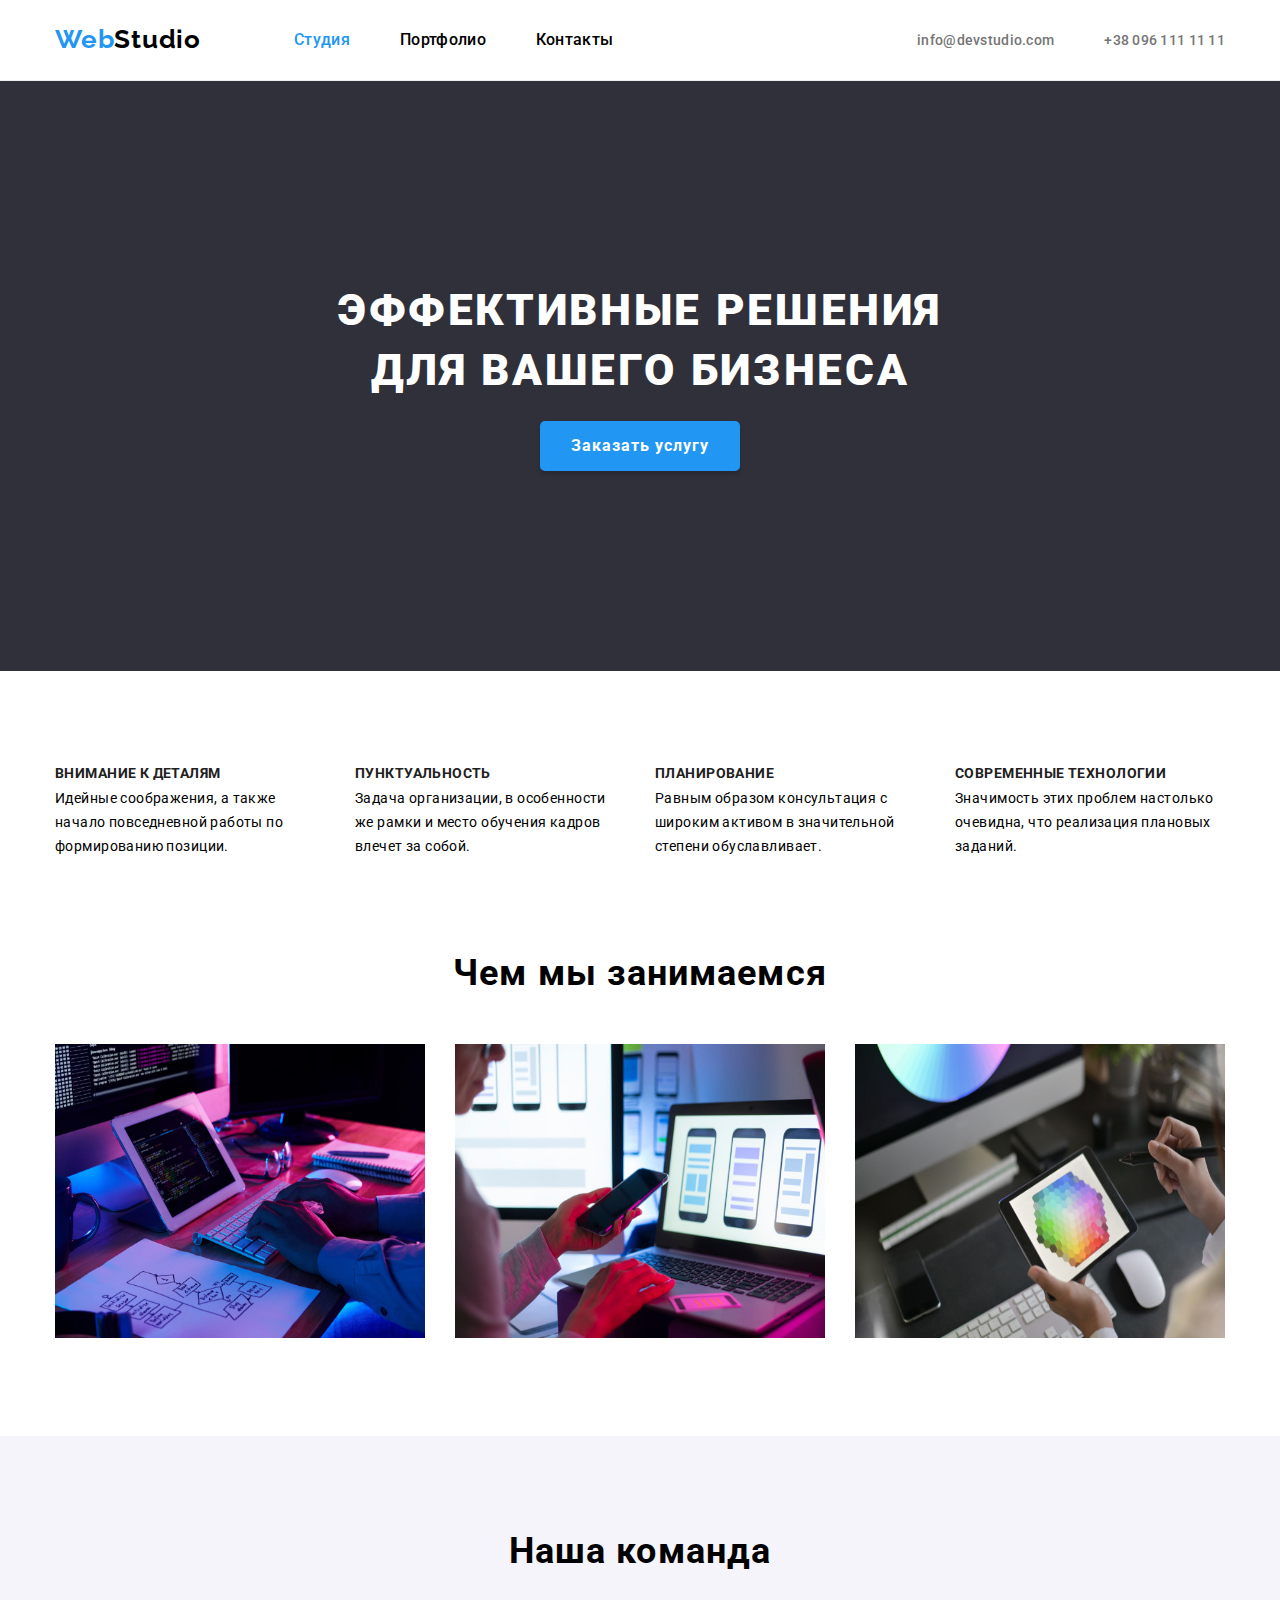
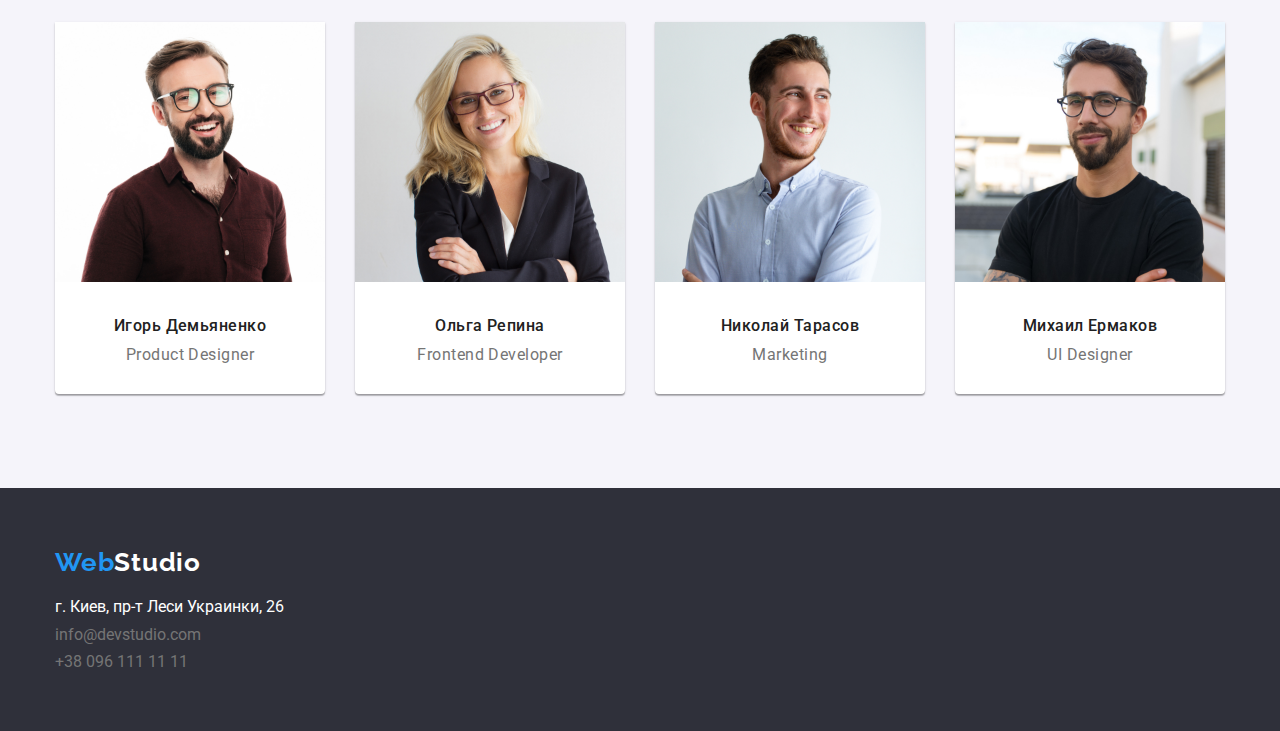
==== commit 23ce95e2: "100220221525" ====
--- a/index.html
+++ b/index.html
@@ -48,7 +48,8 @@
       <button type="button" class="button__style">Заказать услугу</button>
     </section>
     <!-- секция наши приемущевства -->
-    <section class="section container">
+    <section class="section">
+      <div class="container">
       <ul class="fetures__unit__list">
         <li class="fetures__unit__list__item">
           <h3 class="fetures__unit__list__item__headline">Внимание к деталям</h3>
@@ -75,9 +76,10 @@
           </p>
         </li>
       </ul>
+    </div>
     </section>
     <!-- секция чем мы занимаемся -->
-    <section class="what-we-do container section">
+    <section class="what-we-do section">
       <div class="container">
         <h2 class="what-we-do__text">Чем мы занимаемся</h2>
         <ul class="what-we-do_unit-list">
--- a/css/styles.css
+++ b/css/styles.css
@@ -59,6 +59,14 @@
   background-color: var(--button-and-logo-color);
   color: var(--background-color);
   cursor: pointer;
+  box-shadow: 0px 3px 1px rgba(0, 0, 0, 0.1), 0px 1px 2px rgba(0, 0, 0, 0.08),
+    0px 2px 2px rgba(0, 0, 0, 0.12);
+}
+.our-projects__unit-list__list-item:hover,
+.our-projects__unit-list__list-item:focus {
+  cursor: pointer;
+  box-shadow: 0px 3px 1px rgba(0, 0, 0, 0.1), 0px 1px 2px rgba(0, 0, 0, 0.08),
+    0px 2px 2px rgba(0, 0, 0, 0.12);
 }
 .active {
   color: var(--button-and-logo-color);
@@ -98,14 +106,14 @@
   color: inherit;
 }
 .header__top__menu__pages:not(:last-child) {
-  margin-right: 93px;
+  margin-right: 50px;
 }
 .header__contacts {
   display: flex;
   justify-content: space-between;
   text-decoration: none;
   list-style: none;
-  margin: 0 auto;
+margin-left: auto;
 }
 .header__contacts__list {
   color: var(--subtext-color);
@@ -134,14 +142,13 @@
   font-weight: 700;
   letter-spacing: 0.03em;
   margin-bottom: 20px;
+  display: block;
 }
 .footer__logo__web {
   color: var(--button-and-logo-color);
 }
 .footer__adress {
-  display: flex;
-  justify-content: flex-start;
-  padding-top: 20px;
+  margin-top: 20px;
 }
 .footer__adress__unit {
 }
@@ -228,7 +235,7 @@
   margin-right: 30px;
 }
 .fetures__unit__list__item__headline {
-  padding-bottom: 5px;
+  margin-bottom: 5px;
   font-weight: 700;
   font-size: 14px;
   line-height: 16px;
@@ -247,8 +254,7 @@
 }
 .what-we-do__text {
   text-align: center;
-  padding-bottom: 30px;
-  margin-bottom: 50px;
+   margin-bottom: 50px;
   font-weight: 700;
   font-size: 36px;
   line-height: 42px;
@@ -270,7 +276,6 @@
 }
 .our-team__text {
   text-align: center;
-  padding-bottom: 30px;
   margin-bottom: 50px;
   font-weight: 700;
   font-size: 36px;
@@ -322,8 +327,8 @@
 }
 
 /* кнопки портфоліо */
-.portfolio-nav__unit-list__list-item {
-  padding-left: 10px;
+.portfolio-nav__unit-list__list-item:not(:last-child) {
+  margin-right: 10px;
 }
 .nav-button {
   background-color: var(--background-color-second);
@@ -336,8 +341,6 @@
   text-align: center;
   letter-spacing: 0.03em;
   border-radius: 4px;
-  box-shadow: 0px 3px 1px rgba(0, 0, 0, 0.1), 0px 1px 2px rgba(0, 0, 0, 0.08),
-    0px 2px 2px rgba(0, 0, 0, 0.12);
   border-radius: 4px;
 }
 .nav-button-active {
@@ -355,15 +358,44 @@
   list-style: none;
 }
 .our-projects__unit-list__list-item {
-  padding: 0px 30px 30px 0px;
+  margin: 0px 30px 30px 0px;
 }
 .our-projects__unit-list__list-item:nth-child(3n + 3) {
-  padding-right: 0;
-}
+  margin-right: 0;
+}
+.our-projects__unit-list__list-item:nth-child(n+7) {
+  margin-bottom: 0;
+}
+
 .item-project {
-  text-decoration: none;
+  display: block;
+  text-decoration: none;
+  transition: box-shadow 250ms cubic-bezier(0.4, 0, 0.2, 1);
+}
+.our-projects__unit-list__list-item:hover .our-projects__description-text {
+  transform: translateY(0);
 }
 .portfolio-img {
+  position: relative;
+  overflow: hidden;
+}
+.img-thumb {
+  position: relative;
+  overflow: hidden;
+}
+.our-projects__description-text {
+  position: absolute;
+  top: 0;
+  left: 0;
+  height: 100%;
+  background: rgba(33, 150, 243, 0.9);
+  transform: translateY(calc(100% + 1px));
+  transition: transform 250ms cubic-bezier(0.4, 0, 0.2, 1);
+  font-size: 18px;
+  line-height: 1.55;
+  letter-spacing: 0.03em;
+  color: #ffffff;
+  padding: 63px 24px 0 24px;
 }
 .container-items {
   color: var(--black-text-color);
@@ -371,6 +403,7 @@
   border-bottom: 1px solid #eeeeee;
   border-left: 1px solid #eeeeee;
   border-right: 1px solid #eeeeee;
+  padding: 20px 24px;
 }
 .subhead {
 }
